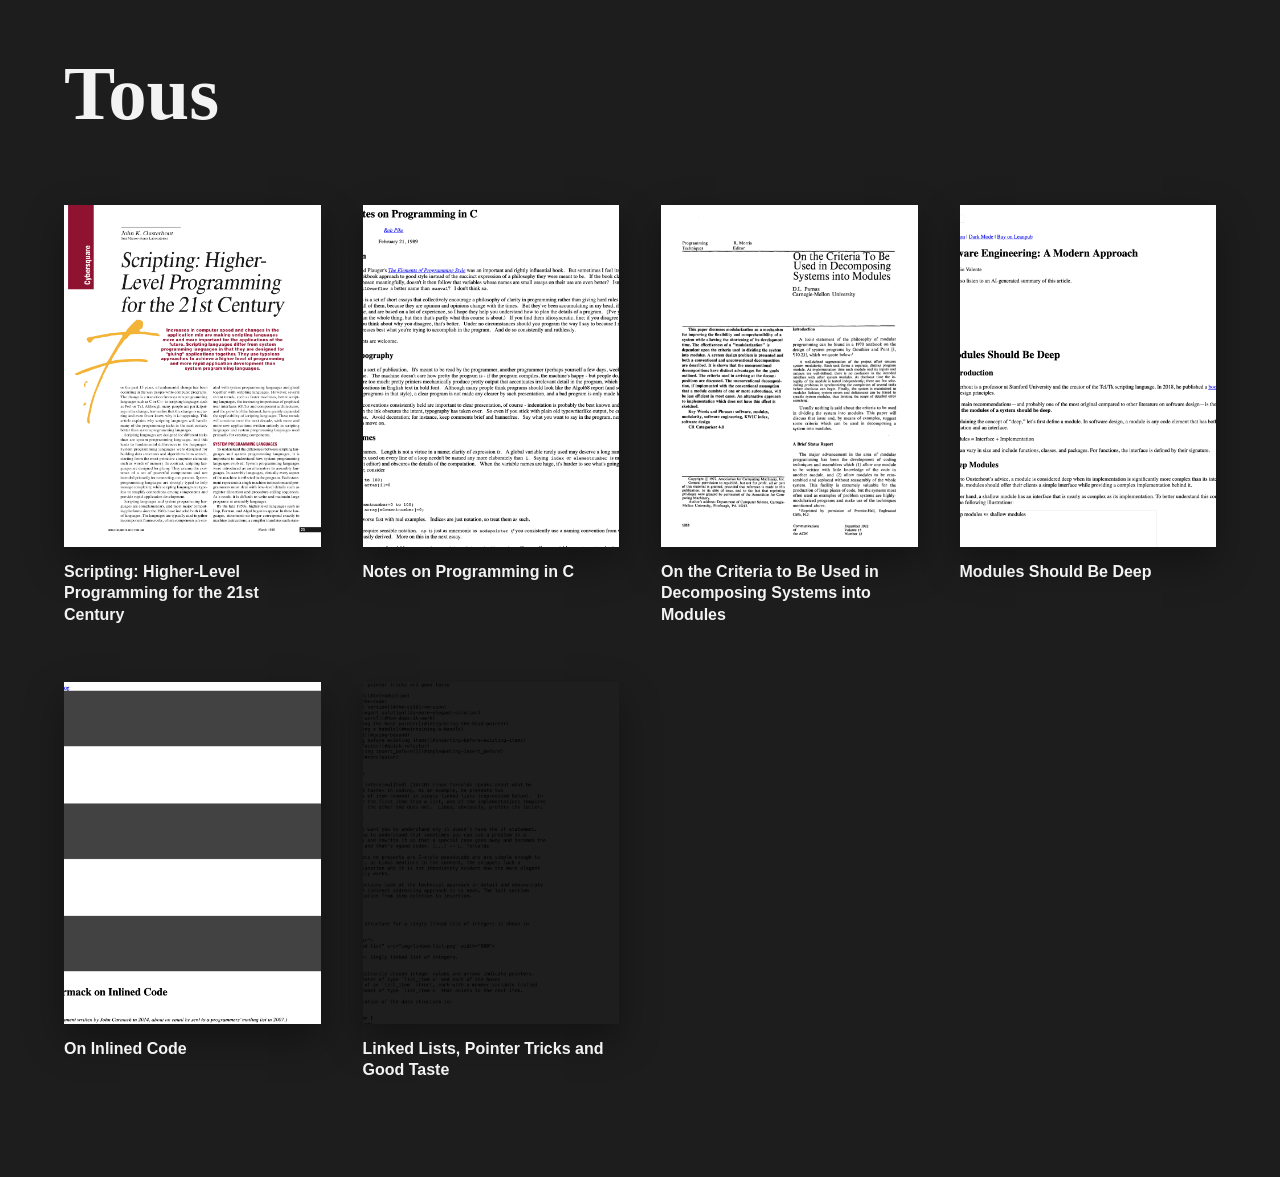
==== index.html @ f06f024c "Initial programming library" ====
<!doctype html>
<html lang="fr">
  <head>
    <meta charset="utf-8">
    <meta name="viewport" content="width=device-width, initial-scale=1">
    <title>Bibliothèque de programmation</title>
    <link rel="stylesheet" href="styles.css">
  </head>
  <body>
    <main>
      <h1>Tous</h1>

      <section class="library" aria-label="Documents">
        <a class="document" href="documents/01-ousterhout-1998-scripting-higher-level-programming.pdf" target="_blank">
          <img src="covers/01-ousterhout-scripting.png" alt="Aperçu du document Scripting: Higher-Level Programming for the 21st Century">
          <span>Scripting: Higher-Level Programming for the 21st Century</span>
        </a>

        <a class="document" href="documents/02-pike-1989-notes-on-programming-in-c.html" target="_blank">
          <img src="covers/02-pike-notes-programming-c.png" alt="Aperçu du document Notes on Programming in C">
          <span>Notes on Programming in C</span>
        </a>

        <a class="document" href="documents/03-parnas-1972-criteria-decomposing-systems-into-modules.pdf" target="_blank">
          <img src="covers/03-parnas-criteria-modules.png" alt="Aperçu du document On the Criteria to Be Used in Decomposing Systems into Modules">
          <span>On the Criteria to Be Used in Decomposing Systems into Modules</span>
        </a>

        <a class="document" href="documents/04-ousterhout-2018-modules-should-be-deep.html" target="_blank">
          <img src="covers/04-ousterhout-modules-should-be-deep.png" alt="Aperçu du document Modules Should Be Deep">
          <span>Modules Should Be Deep</span>
        </a>

        <a class="document" href="documents/05-carmack-2007-on-inlined-code.html" target="_blank">
          <img src="covers/05-carmack-on-inlined-code.png" alt="Aperçu du document On Inlined Code">
          <span>On Inlined Code</span>
        </a>

        <a class="document" href="documents/06-torvalds-linked-list-good-taste.md" target="_blank">
          <img src="covers/06-torvalds-linked-list-good-taste.png" alt="Aperçu du document Linked Lists, Pointer Tricks and Good Taste">
          <span>Linked Lists, Pointer Tricks and Good Taste</span>
        </a>
      </section>
    </main>
  </body>
</html>
---- styles.css ----
:root {
  color-scheme: dark;
  font-family: Arial, Helvetica, sans-serif;
  background: #1d1d1d;
  color: #f3f3f3;
}

* {
  box-sizing: border-box;
}

body {
  min-height: 100vh;
  margin: 0;
  background: #1d1d1d;
}

main {
  width: min(1400px, 100%);
  margin: 0 auto;
  padding: 56px 64px 96px;
}

h1 {
  margin: 0 0 72px;
  font-family: Georgia, "Times New Roman", serif;
  font-size: clamp(3rem, 6vw, 5.5rem);
  line-height: 1;
}

.library {
  display: grid;
  grid-template-columns: repeat(auto-fill, minmax(210px, 1fr));
  gap: 56px 42px;
  align-items: start;
}

.document {
  display: block;
  max-width: 260px;
  color: inherit;
  text-decoration: none;
}

.document img {
  display: block;
  width: 100%;
  aspect-ratio: 3 / 4;
  object-fit: cover;
  object-position: top;
  background: #fff;
  box-shadow: 0 16px 36px rgb(0 0 0 / 35%);
  transition: transform 150ms ease, box-shadow 150ms ease;
}

.document span {
  display: block;
  margin-top: 14px;
  font-size: 1rem;
  font-weight: 600;
  line-height: 1.35;
}

.document:hover img,
.document:focus-visible img {
  transform: translateY(-4px);
  box-shadow: 0 20px 42px rgb(0 0 0 / 48%);
}

.document:focus-visible {
  outline: 2px solid #fff;
  outline-offset: 8px;
}

@media (max-width: 640px) {
  main {
    padding: 36px 24px 64px;
  }

  h1 {
    margin-bottom: 48px;
  }

  .library {
    grid-template-columns: repeat(2, minmax(0, 1fr));
    gap: 40px 20px;
  }

  .document span {
    font-size: 0.9rem;
  }
}
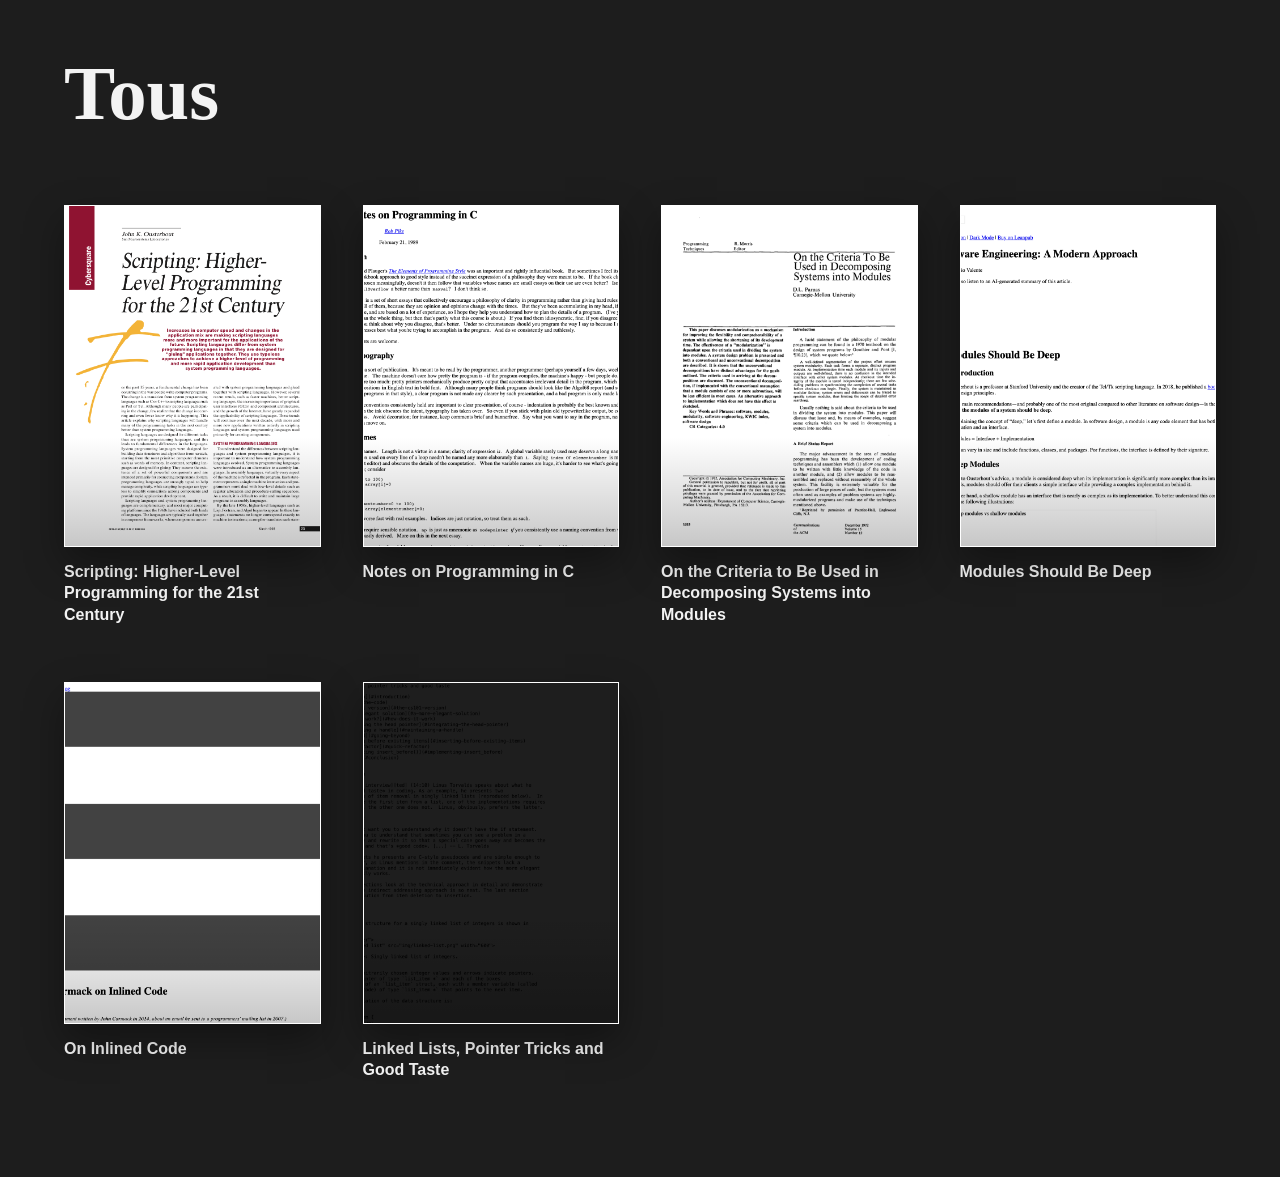
==== commit 368961fb: "Refine document covers" ====
--- a/index.html
+++ b/index.html
@@ -12,33 +12,33 @@
 
       <section class="library" aria-label="Documents">
         <a class="document" href="documents/01-ousterhout-1998-scripting-higher-level-programming.pdf" target="_blank">
-          <img src="covers/01-ousterhout-scripting.png" alt="Aperçu du document Scripting: Higher-Level Programming for the 21st Century">
-          <span>Scripting: Higher-Level Programming for the 21st Century</span>
+          <span class="cover"><img src="covers/01-ousterhout-scripting.png" alt="Aperçu du document Scripting: Higher-Level Programming for the 21st Century"></span>
+          <span class="title">Scripting: Higher-Level Programming for the 21st Century</span>
         </a>
 
         <a class="document" href="documents/02-pike-1989-notes-on-programming-in-c.html" target="_blank">
-          <img src="covers/02-pike-notes-programming-c.png" alt="Aperçu du document Notes on Programming in C">
-          <span>Notes on Programming in C</span>
+          <span class="cover"><img src="covers/02-pike-notes-programming-c.png" alt="Aperçu du document Notes on Programming in C"></span>
+          <span class="title">Notes on Programming in C</span>
         </a>
 
         <a class="document" href="documents/03-parnas-1972-criteria-decomposing-systems-into-modules.pdf" target="_blank">
-          <img src="covers/03-parnas-criteria-modules.png" alt="Aperçu du document On the Criteria to Be Used in Decomposing Systems into Modules">
-          <span>On the Criteria to Be Used in Decomposing Systems into Modules</span>
+          <span class="cover"><img src="covers/03-parnas-criteria-modules.png" alt="Aperçu du document On the Criteria to Be Used in Decomposing Systems into Modules"></span>
+          <span class="title">On the Criteria to Be Used in Decomposing Systems into Modules</span>
         </a>
 
         <a class="document" href="documents/04-ousterhout-2018-modules-should-be-deep.html" target="_blank">
-          <img src="covers/04-ousterhout-modules-should-be-deep.png" alt="Aperçu du document Modules Should Be Deep">
-          <span>Modules Should Be Deep</span>
+          <span class="cover"><img src="covers/04-ousterhout-modules-should-be-deep.png" alt="Aperçu du document Modules Should Be Deep"></span>
+          <span class="title">Modules Should Be Deep</span>
         </a>
 
         <a class="document" href="documents/05-carmack-2007-on-inlined-code.html" target="_blank">
-          <img src="covers/05-carmack-on-inlined-code.png" alt="Aperçu du document On Inlined Code">
-          <span>On Inlined Code</span>
+          <span class="cover"><img src="covers/05-carmack-on-inlined-code.png" alt="Aperçu du document On Inlined Code"></span>
+          <span class="title">On Inlined Code</span>
         </a>
 
         <a class="document" href="documents/06-torvalds-linked-list-good-taste.md" target="_blank">
-          <img src="covers/06-torvalds-linked-list-good-taste.png" alt="Aperçu du document Linked Lists, Pointer Tricks and Good Taste">
-          <span>Linked Lists, Pointer Tricks and Good Taste</span>
+          <span class="cover"><img src="covers/06-torvalds-linked-list-good-taste.png" alt="Aperçu du document Linked Lists, Pointer Tricks and Good Taste"></span>
+          <span class="title">Linked Lists, Pointer Tricks and Good Taste</span>
         </a>
       </section>
     </main>
--- a/styles.css
+++ b/styles.css
@@ -42,18 +42,35 @@
   text-decoration: none;
 }
 
-.document img {
+.cover {
+  position: relative;
   display: block;
   width: 100%;
   aspect-ratio: 3 / 4;
-  object-fit: cover;
-  object-position: top;
+  overflow: hidden;
   background: #fff;
+  border: 1px solid rgb(255 255 255 / 20%);
   box-shadow: 0 16px 36px rgb(0 0 0 / 35%);
   transition: transform 150ms ease, box-shadow 150ms ease;
 }
 
-.document span {
+.cover::after {
+  position: absolute;
+  inset: 0;
+  background: linear-gradient(to bottom, transparent 68%, rgb(0 0 0 / 22%));
+  content: "";
+  pointer-events: none;
+}
+
+.cover img {
+  display: block;
+  width: 100%;
+  height: 100%;
+  object-fit: cover;
+  object-position: top;
+}
+
+.title {
   display: block;
   margin-top: 14px;
   font-size: 1rem;
@@ -61,8 +78,8 @@
   line-height: 1.35;
 }
 
-.document:hover img,
-.document:focus-visible img {
+.document:hover .cover,
+.document:focus-visible .cover {
   transform: translateY(-4px);
   box-shadow: 0 20px 42px rgb(0 0 0 / 48%);
 }
@@ -86,7 +103,7 @@
     gap: 40px 20px;
   }
 
-  .document span {
+  .title {
     font-size: 0.9rem;
   }
 }
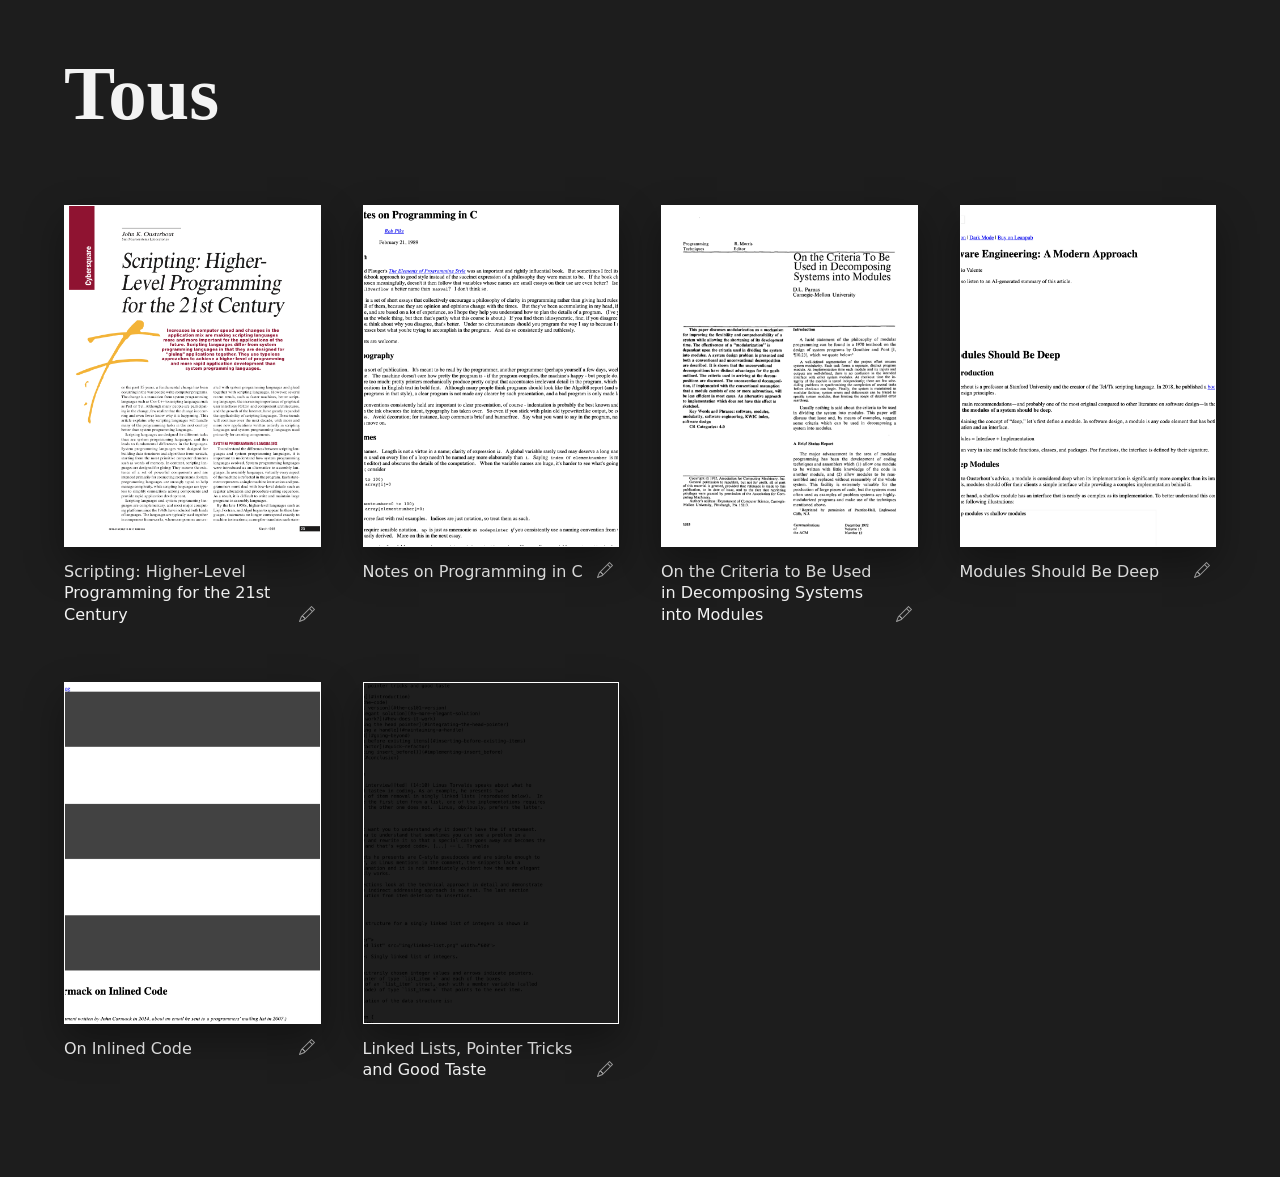
==== commit edb3cd3c: "Add persistent title renaming" ====
--- a/index.html
+++ b/index.html
@@ -5,41 +5,74 @@
     <meta name="viewport" content="width=device-width, initial-scale=1">
     <title>Bibliothèque de programmation</title>
     <link rel="stylesheet" href="styles.css">
+    <script src="app.js" defer></script>
   </head>
   <body>
     <main>
       <h1>Tous</h1>
 
       <section class="library" aria-label="Documents">
-        <a class="document" href="documents/01-ousterhout-1998-scripting-higher-level-programming.pdf" target="_blank">
-          <span class="cover"><img src="covers/01-ousterhout-scripting.png" alt="Aperçu du document Scripting: Higher-Level Programming for the 21st Century"></span>
-          <span class="title">Scripting: Higher-Level Programming for the 21st Century</span>
-        </a>
+        <article class="document" data-document-id="ousterhout-scripting">
+          <a class="document-link" href="documents/01-ousterhout-1998-scripting-higher-level-programming.pdf" target="_blank">
+            <span class="cover"><img src="covers/01-ousterhout-scripting.png" alt="Aperçu du document Scripting: Higher-Level Programming for the 21st Century"></span>
+            <span class="title">Scripting: Higher-Level Programming for the 21st Century</span>
+          </a>
+          <button class="rename-button" type="button" aria-label="Renommer Scripting: Higher-Level Programming for the 21st Century">
+            <svg xmlns="http://www.w3.org/2000/svg" width="16" height="16" fill="currentColor" viewBox="0 0 16 16" aria-hidden="true">
+              <path d="M12.146.146a.5.5 0 0 1 .708 0l3 3a.5.5 0 0 1 0 .708l-10 10a.5.5 0 0 1-.168.11l-5 2a.5.5 0 0 1-.65-.65l2-5a.5.5 0 0 1 .11-.168zM11.207 2.5 13.5 4.793 14.793 3.5 12.5 1.207zm1.586 3L10.5 3.207 4 9.707V10h.5a.5.5 0 0 1 .5.5v.5h.5a.5.5 0 0 1 .5.5v.5h.293zm-9.761 5.175-.106.106-1.528 3.821 3.821-1.528.106-.106A.5.5 0 0 1 5 12.5V12h-.5a.5.5 0 0 1-.5-.5V11h-.5a.5.5 0 0 1-.468-.325"/>
+            </svg>
+          </button>
+        </article>
 
-        <a class="document" href="documents/02-pike-1989-notes-on-programming-in-c.html" target="_blank">
-          <span class="cover"><img src="covers/02-pike-notes-programming-c.png" alt="Aperçu du document Notes on Programming in C"></span>
-          <span class="title">Notes on Programming in C</span>
-        </a>
+        <article class="document" data-document-id="pike-programming-c">
+          <a class="document-link" href="documents/02-pike-1989-notes-on-programming-in-c.html" target="_blank">
+            <span class="cover"><img src="covers/02-pike-notes-programming-c.png" alt="Aperçu du document Notes on Programming in C"></span>
+            <span class="title">Notes on Programming in C</span>
+          </a>
+          <button class="rename-button" type="button" aria-label="Renommer Notes on Programming in C">
+            <svg xmlns="http://www.w3.org/2000/svg" width="16" height="16" fill="currentColor" viewBox="0 0 16 16" aria-hidden="true"><path d="M12.146.146a.5.5 0 0 1 .708 0l3 3a.5.5 0 0 1 0 .708l-10 10a.5.5 0 0 1-.168.11l-5 2a.5.5 0 0 1-.65-.65l2-5a.5.5 0 0 1 .11-.168zM11.207 2.5 13.5 4.793 14.793 3.5 12.5 1.207zm1.586 3L10.5 3.207 4 9.707V10h.5a.5.5 0 0 1 .5.5v.5h.5a.5.5 0 0 1 .5.5v.5h.293zm-9.761 5.175-.106.106-1.528 3.821 3.821-1.528.106-.106A.5.5 0 0 1 5 12.5V12h-.5a.5.5 0 0 1-.5-.5V11h-.5a.5.5 0 0 1-.468-.325"/></svg>
+          </button>
+        </article>
 
-        <a class="document" href="documents/03-parnas-1972-criteria-decomposing-systems-into-modules.pdf" target="_blank">
-          <span class="cover"><img src="covers/03-parnas-criteria-modules.png" alt="Aperçu du document On the Criteria to Be Used in Decomposing Systems into Modules"></span>
-          <span class="title">On the Criteria to Be Used in Decomposing Systems into Modules</span>
-        </a>
+        <article class="document" data-document-id="parnas-criteria-modules">
+          <a class="document-link" href="documents/03-parnas-1972-criteria-decomposing-systems-into-modules.pdf" target="_blank">
+            <span class="cover"><img src="covers/03-parnas-criteria-modules.png" alt="Aperçu du document On the Criteria to Be Used in Decomposing Systems into Modules"></span>
+            <span class="title">On the Criteria to Be Used in Decomposing Systems into Modules</span>
+          </a>
+          <button class="rename-button" type="button" aria-label="Renommer On the Criteria to Be Used in Decomposing Systems into Modules">
+            <svg xmlns="http://www.w3.org/2000/svg" width="16" height="16" fill="currentColor" viewBox="0 0 16 16" aria-hidden="true"><path d="M12.146.146a.5.5 0 0 1 .708 0l3 3a.5.5 0 0 1 0 .708l-10 10a.5.5 0 0 1-.168.11l-5 2a.5.5 0 0 1-.65-.65l2-5a.5.5 0 0 1 .11-.168zM11.207 2.5 13.5 4.793 14.793 3.5 12.5 1.207zm1.586 3L10.5 3.207 4 9.707V10h.5a.5.5 0 0 1 .5.5v.5h.5a.5.5 0 0 1 .5.5v.5h.293zm-9.761 5.175-.106.106-1.528 3.821 3.821-1.528.106-.106A.5.5 0 0 1 5 12.5V12h-.5a.5.5 0 0 1-.5-.5V11h-.5a.5.5 0 0 1-.468-.325"/></svg>
+          </button>
+        </article>
 
-        <a class="document" href="documents/04-ousterhout-2018-modules-should-be-deep.html" target="_blank">
-          <span class="cover"><img src="covers/04-ousterhout-modules-should-be-deep.png" alt="Aperçu du document Modules Should Be Deep"></span>
-          <span class="title">Modules Should Be Deep</span>
-        </a>
+        <article class="document" data-document-id="ousterhout-deep-modules">
+          <a class="document-link" href="documents/04-ousterhout-2018-modules-should-be-deep.html" target="_blank">
+            <span class="cover"><img src="covers/04-ousterhout-modules-should-be-deep.png" alt="Aperçu du document Modules Should Be Deep"></span>
+            <span class="title">Modules Should Be Deep</span>
+          </a>
+          <button class="rename-button" type="button" aria-label="Renommer Modules Should Be Deep">
+            <svg xmlns="http://www.w3.org/2000/svg" width="16" height="16" fill="currentColor" viewBox="0 0 16 16" aria-hidden="true"><path d="M12.146.146a.5.5 0 0 1 .708 0l3 3a.5.5 0 0 1 0 .708l-10 10a.5.5 0 0 1-.168.11l-5 2a.5.5 0 0 1-.65-.65l2-5a.5.5 0 0 1 .11-.168zM11.207 2.5 13.5 4.793 14.793 3.5 12.5 1.207zm1.586 3L10.5 3.207 4 9.707V10h.5a.5.5 0 0 1 .5.5v.5h.5a.5.5 0 0 1 .5.5v.5h.293zm-9.761 5.175-.106.106-1.528 3.821 3.821-1.528.106-.106A.5.5 0 0 1 5 12.5V12h-.5a.5.5 0 0 1-.5-.5V11h-.5a.5.5 0 0 1-.468-.325"/></svg>
+          </button>
+        </article>
 
-        <a class="document" href="documents/05-carmack-2007-on-inlined-code.html" target="_blank">
-          <span class="cover"><img src="covers/05-carmack-on-inlined-code.png" alt="Aperçu du document On Inlined Code"></span>
-          <span class="title">On Inlined Code</span>
-        </a>
+        <article class="document" data-document-id="carmack-inlined-code">
+          <a class="document-link" href="documents/05-carmack-2007-on-inlined-code.html" target="_blank">
+            <span class="cover"><img src="covers/05-carmack-on-inlined-code.png" alt="Aperçu du document On Inlined Code"></span>
+            <span class="title">On Inlined Code</span>
+          </a>
+          <button class="rename-button" type="button" aria-label="Renommer On Inlined Code">
+            <svg xmlns="http://www.w3.org/2000/svg" width="16" height="16" fill="currentColor" viewBox="0 0 16 16" aria-hidden="true"><path d="M12.146.146a.5.5 0 0 1 .708 0l3 3a.5.5 0 0 1 0 .708l-10 10a.5.5 0 0 1-.168.11l-5 2a.5.5 0 0 1-.65-.65l2-5a.5.5 0 0 1 .11-.168zM11.207 2.5 13.5 4.793 14.793 3.5 12.5 1.207zm1.586 3L10.5 3.207 4 9.707V10h.5a.5.5 0 0 1 .5.5v.5h.5a.5.5 0 0 1 .5.5v.5h.293zm-9.761 5.175-.106.106-1.528 3.821 3.821-1.528.106-.106A.5.5 0 0 1 5 12.5V12h-.5a.5.5 0 0 1-.5-.5V11h-.5a.5.5 0 0 1-.468-.325"/></svg>
+          </button>
+        </article>
 
-        <a class="document" href="documents/06-torvalds-linked-list-good-taste.md" target="_blank">
-          <span class="cover"><img src="covers/06-torvalds-linked-list-good-taste.png" alt="Aperçu du document Linked Lists, Pointer Tricks and Good Taste"></span>
-          <span class="title">Linked Lists, Pointer Tricks and Good Taste</span>
-        </a>
+        <article class="document" data-document-id="torvalds-good-taste">
+          <a class="document-link" href="documents/06-torvalds-linked-list-good-taste.md" target="_blank">
+            <span class="cover"><img src="covers/06-torvalds-linked-list-good-taste.png" alt="Aperçu du document Linked Lists, Pointer Tricks and Good Taste"></span>
+            <span class="title">Linked Lists, Pointer Tricks and Good Taste</span>
+          </a>
+          <button class="rename-button" type="button" aria-label="Renommer Linked Lists, Pointer Tricks and Good Taste">
+            <svg xmlns="http://www.w3.org/2000/svg" width="16" height="16" fill="currentColor" viewBox="0 0 16 16" aria-hidden="true"><path d="M12.146.146a.5.5 0 0 1 .708 0l3 3a.5.5 0 0 1 0 .708l-10 10a.5.5 0 0 1-.168.11l-5 2a.5.5 0 0 1-.65-.65l2-5a.5.5 0 0 1 .11-.168zM11.207 2.5 13.5 4.793 14.793 3.5 12.5 1.207zm1.586 3L10.5 3.207 4 9.707V10h.5a.5.5 0 0 1 .5.5v.5h.5a.5.5 0 0 1 .5.5v.5h.293zm-9.761 5.175-.106.106-1.528 3.821 3.821-1.528.106-.106A.5.5 0 0 1 5 12.5V12h-.5a.5.5 0 0 1-.5-.5V11h-.5a.5.5 0 0 1-.468-.325"/></svg>
+          </button>
+        </article>
       </section>
     </main>
   </body>
--- a/styles.css
+++ b/styles.css
@@ -36,8 +36,13 @@
 }
 
 .document {
+  position: relative;
   display: block;
   max-width: 260px;
+}
+
+.document-link {
+  display: block;
   color: inherit;
   text-decoration: none;
 }
@@ -49,17 +54,9 @@
   aspect-ratio: 3 / 4;
   overflow: hidden;
   background: #fff;
-  border: 1px solid rgb(255 255 255 / 20%);
+  border: 1px solid rgb(255 255 255 / 10%);
   box-shadow: 0 16px 36px rgb(0 0 0 / 35%);
   transition: transform 150ms ease, box-shadow 150ms ease;
-}
-
-.cover::after {
-  position: absolute;
-  inset: 0;
-  background: linear-gradient(to bottom, transparent 68%, rgb(0 0 0 / 22%));
-  content: "";
-  pointer-events: none;
 }
 
 .cover img {
@@ -73,20 +70,54 @@
 .title {
   display: block;
   margin-top: 14px;
+  padding-right: 32px;
+  font-family: system-ui, -apple-system, BlinkMacSystemFont, "Segoe UI", sans-serif;
   font-size: 1rem;
-  font-weight: 600;
+  font-weight: 500;
   line-height: 1.35;
 }
 
-.document:hover .cover,
-.document:focus-visible .cover {
+.title[contenteditable="true"] {
+  padding: 4px 32px 4px 6px;
+  margin: 10px -6px -4px;
+  background: rgb(255 255 255 / 8%);
+  border-radius: 4px;
+  outline: 1px solid rgb(255 255 255 / 35%);
+}
+
+.rename-button {
+  position: absolute;
+  right: 0;
+  bottom: -2px;
+  display: grid;
+  width: 28px;
+  height: 28px;
+  padding: 0;
+  place-items: center;
+  color: rgb(255 255 255 / 55%);
+  background: transparent;
+  border: 0;
+  border-radius: 50%;
+  cursor: pointer;
+  transition: color 150ms ease, background-color 150ms ease;
+}
+
+.rename-button:hover,
+.rename-button:focus-visible {
+  color: #fff;
+  background: rgb(255 255 255 / 10%);
+}
+
+.document-link:hover .cover,
+.document-link:focus-visible .cover {
   transform: translateY(-4px);
   box-shadow: 0 20px 42px rgb(0 0 0 / 48%);
 }
 
-.document:focus-visible {
+.document-link:focus-visible,
+.rename-button:focus-visible {
   outline: 2px solid #fff;
-  outline-offset: 8px;
+  outline-offset: 4px;
 }
 
 @media (max-width: 640px) {
